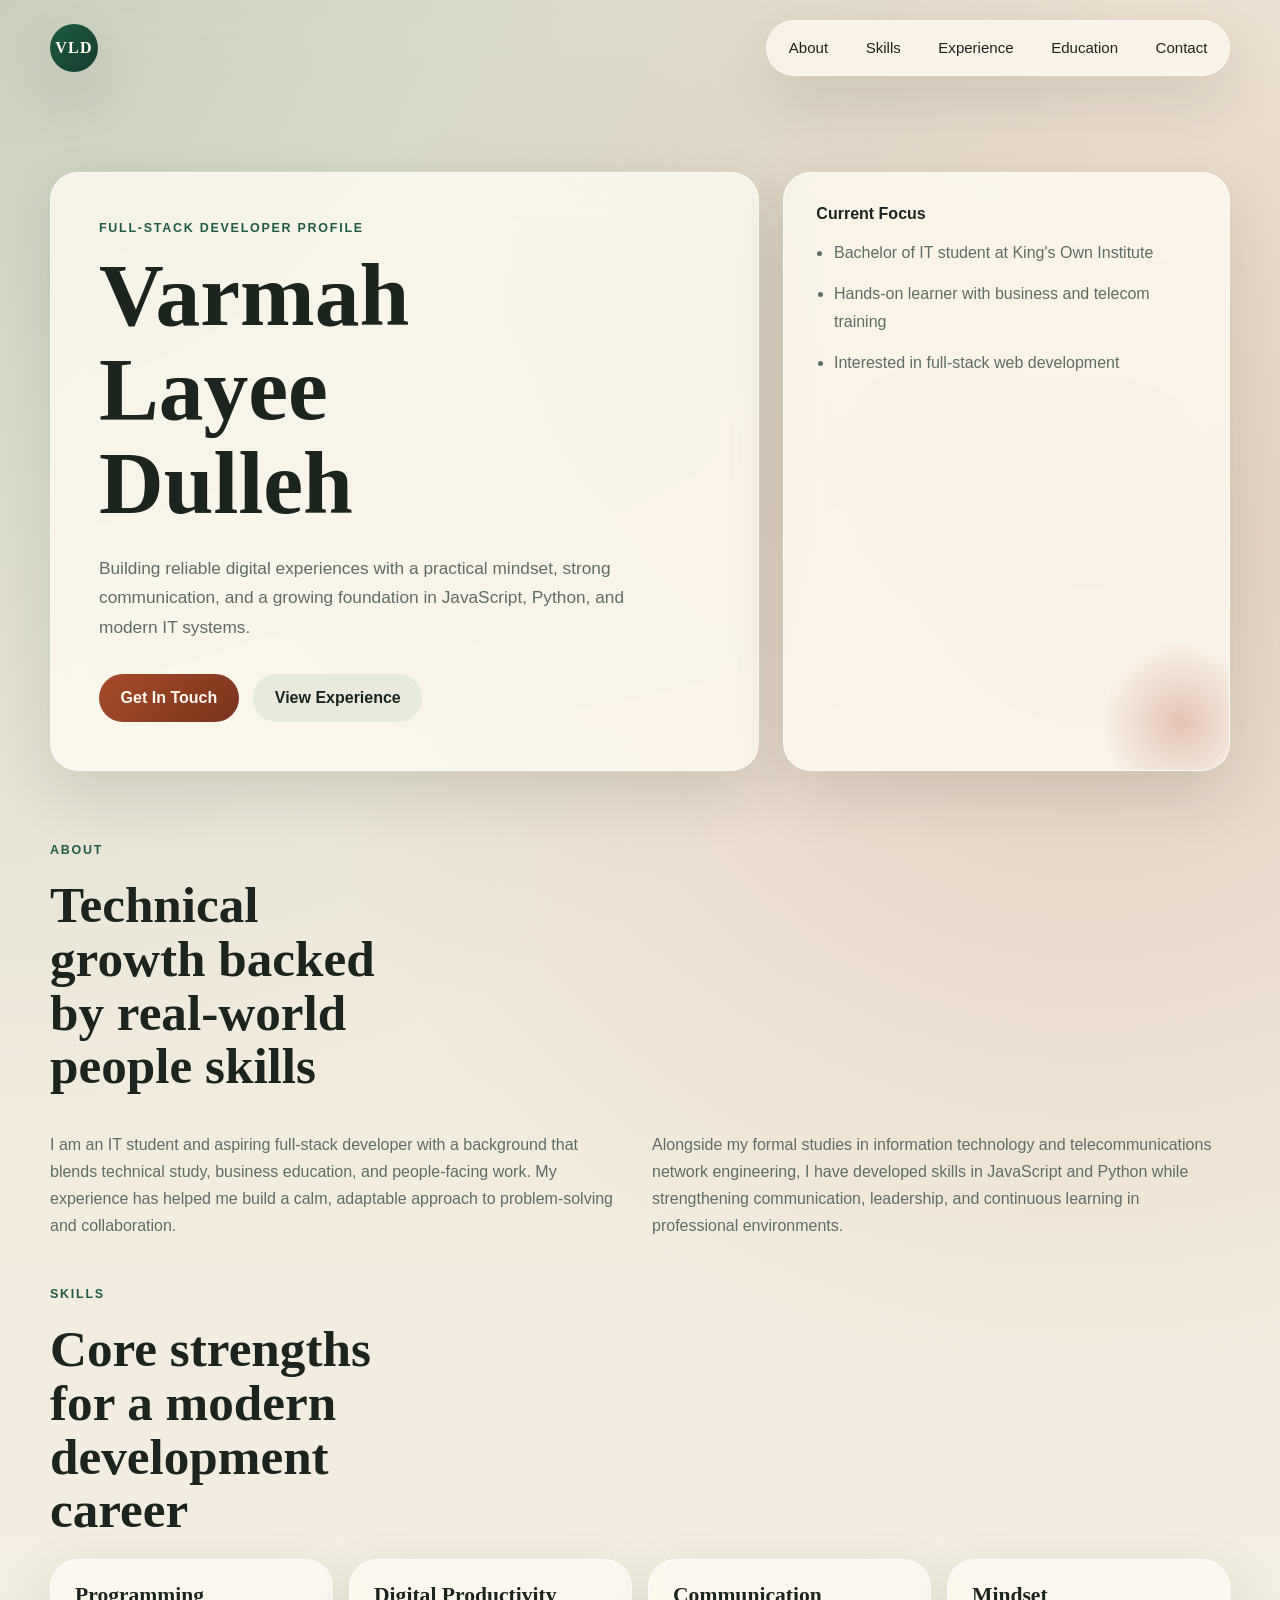
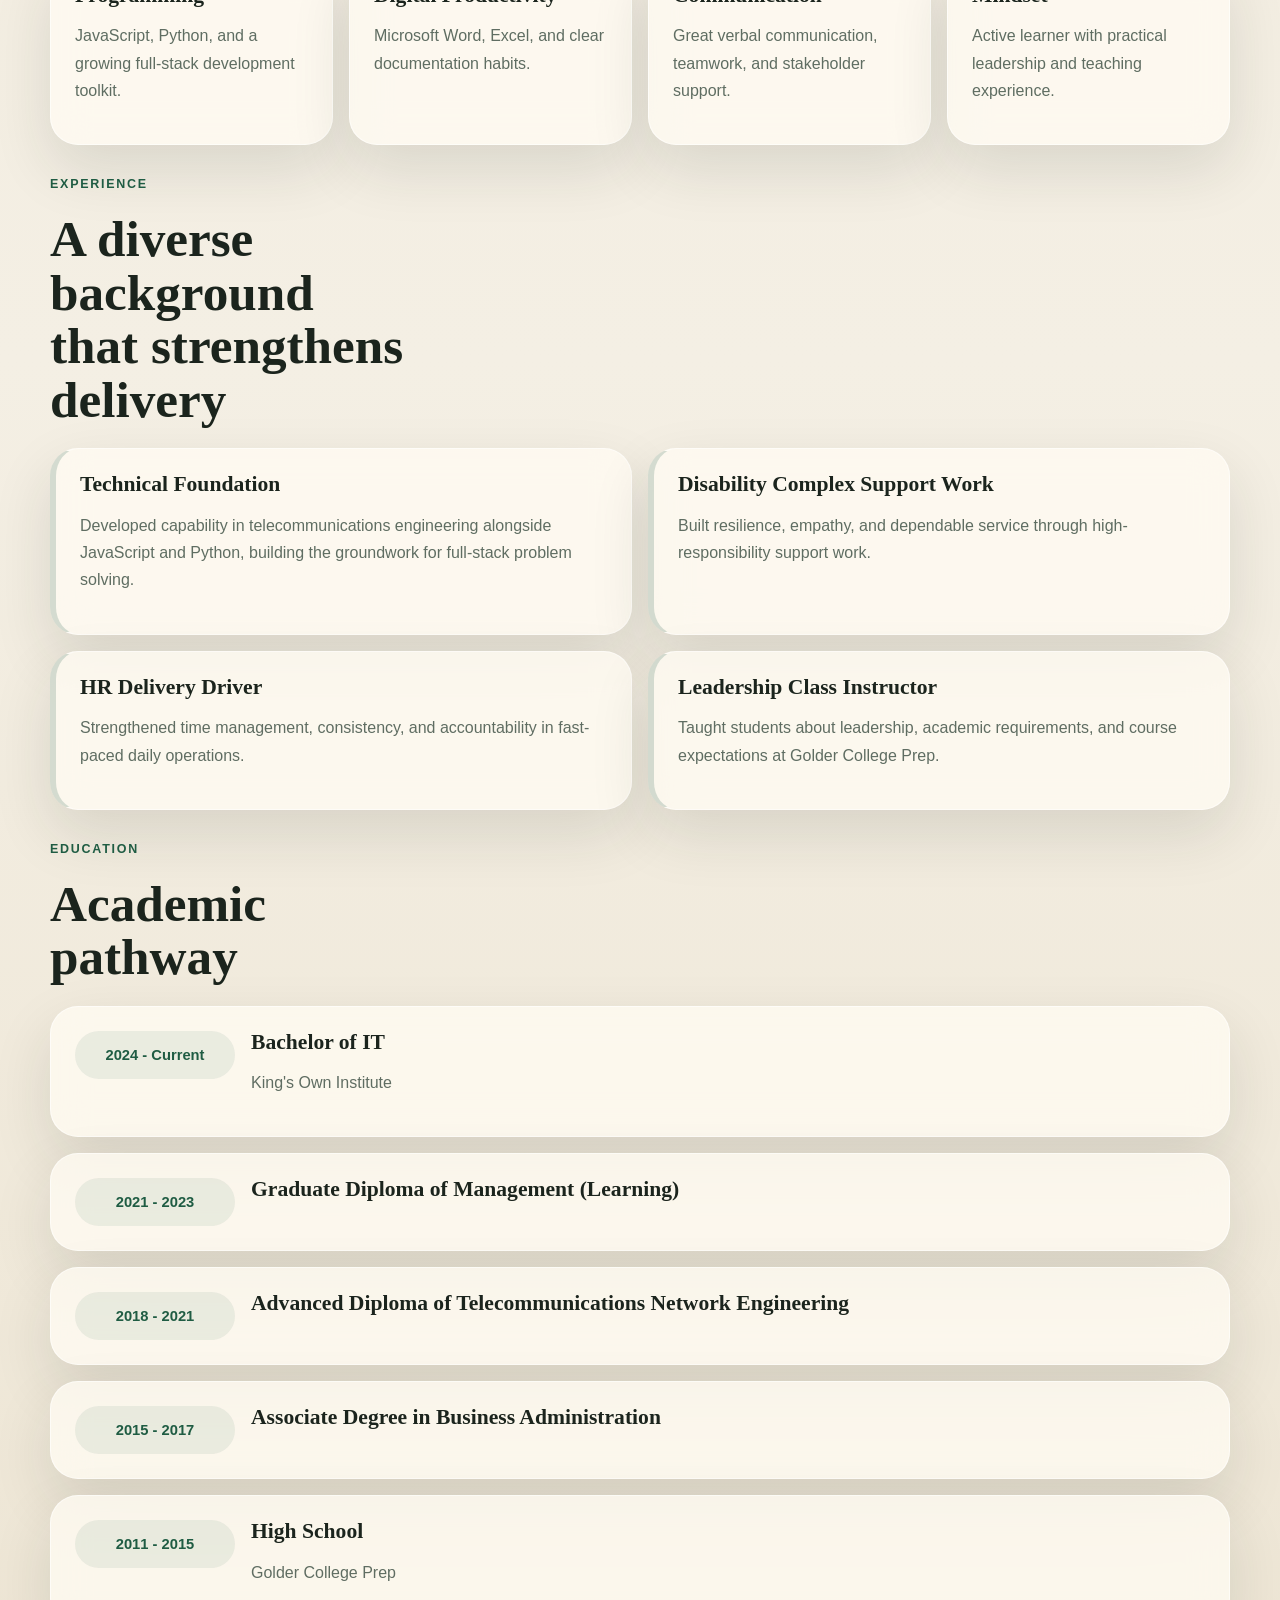
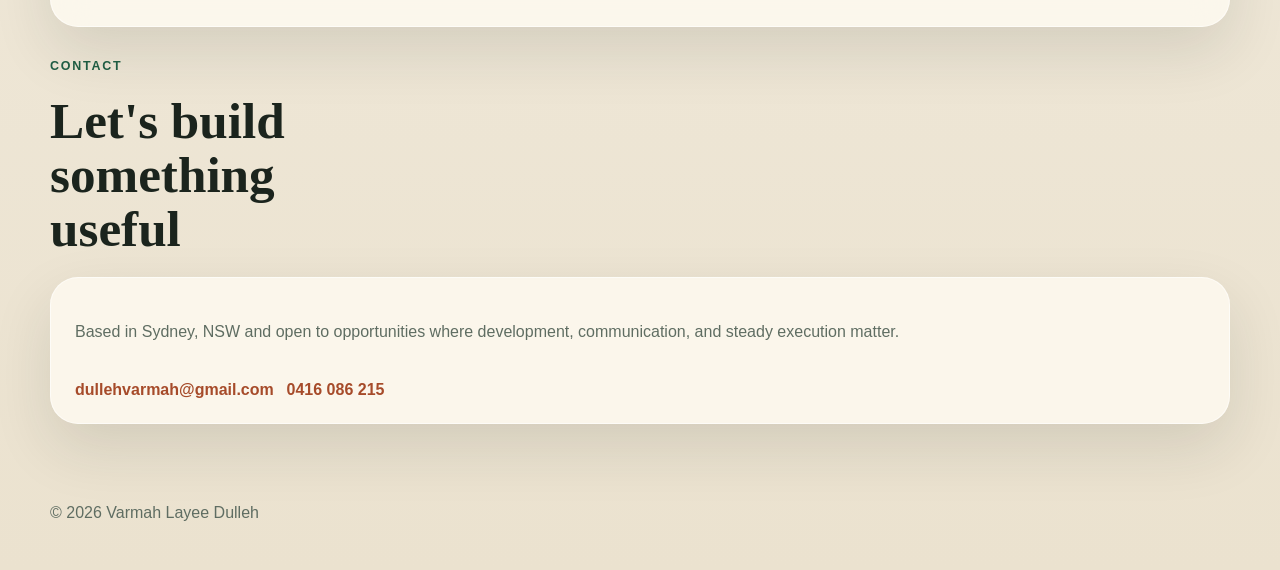
==== index.html @ a30f7d50 "Initial portfolio website" ====
<!DOCTYPE html>
<html lang="en">
  <head>
    <meta charset="UTF-8" />
    <meta name="viewport" content="width=device-width, initial-scale=1.0" />
    <title>Varmah Layee Dulleh | Full-Stack Developer</title>
    <meta
      name="description"
      content="A professional personal profile website for Varmah Layee Dulleh, an aspiring full-stack developer with JavaScript, Python, telecommunications, and leadership experience."
    />
    <link rel="stylesheet" href="styles.css" />
  </head>
  <body>
    <div class="page-shell">
      <header class="site-header">
        <a class="brand" href="#top">VLD</a>
        <nav class="site-nav" aria-label="Primary">
          <a href="#about">About</a>
          <a href="#skills">Skills</a>
          <a href="#experience">Experience</a>
          <a href="#education">Education</a>
          <a href="#contact">Contact</a>
        </nav>
      </header>

      <main id="top">
        <section class="hero reveal">
          <div class="hero-copy">
            <p class="eyebrow">Full-Stack Developer Profile</p>
            <h1>Varmah Layee Dulleh</h1>
            <p class="hero-text">
              Building reliable digital experiences with a practical mindset,
              strong communication, and a growing foundation in JavaScript,
              Python, and modern IT systems.
            </p>
            <div class="hero-actions">
              <a class="button button-primary" href="#contact">Get In Touch</a>
              <a class="button button-secondary" href="#experience">View Experience</a>
            </div>
          </div>

          <aside class="hero-panel">
            <p class="panel-title">Current Focus</p>
            <ul class="signal-list">
              <li>Bachelor of IT student at King's Own Institute</li>
              <li>Hands-on learner with business and telecom training</li>
              <li>Interested in full-stack web development</li>
            </ul>
          </aside>
        </section>

        <section class="section reveal" id="about">
          <div class="section-heading">
            <p class="eyebrow">About</p>
            <h2>Technical growth backed by real-world people skills</h2>
          </div>
          <div class="about-grid">
            <p>
              I am an IT student and aspiring full-stack developer with a
              background that blends technical study, business education, and
              people-facing work. My experience has helped me build a calm,
              adaptable approach to problem-solving and collaboration.
            </p>
            <p>
              Alongside my formal studies in information technology and
              telecommunications network engineering, I have developed skills in
              JavaScript and Python while strengthening communication,
              leadership, and continuous learning in professional environments.
            </p>
          </div>
        </section>

        <section class="section reveal" id="skills">
          <div class="section-heading">
            <p class="eyebrow">Skills</p>
            <h2>Core strengths for a modern development career</h2>
          </div>
          <div class="cards-grid">
            <article class="card">
              <h3>Programming</h3>
              <p>JavaScript, Python, and a growing full-stack development toolkit.</p>
            </article>
            <article class="card">
              <h3>Digital Productivity</h3>
              <p>Microsoft Word, Excel, and clear documentation habits.</p>
            </article>
            <article class="card">
              <h3>Communication</h3>
              <p>Great verbal communication, teamwork, and stakeholder support.</p>
            </article>
            <article class="card">
              <h3>Mindset</h3>
              <p>Active learner with practical leadership and teaching experience.</p>
            </article>
          </div>
        </section>

        <section class="section reveal" id="experience">
          <div class="section-heading">
            <p class="eyebrow">Experience</p>
            <h2>A diverse background that strengthens delivery</h2>
          </div>
          <div class="timeline">
            <article class="timeline-item">
              <h3>Technical Foundation</h3>
              <p>
                Developed capability in telecommunications engineering alongside
                JavaScript and Python, building the groundwork for full-stack
                problem solving.
              </p>
            </article>
            <article class="timeline-item">
              <h3>Disability Complex Support Work</h3>
              <p>
                Built resilience, empathy, and dependable service through
                high-responsibility support work.
              </p>
            </article>
            <article class="timeline-item">
              <h3>HR Delivery Driver</h3>
              <p>
                Strengthened time management, consistency, and accountability in
                fast-paced daily operations.
              </p>
            </article>
            <article class="timeline-item">
              <h3>Leadership Class Instructor</h3>
              <p>
                Taught students about leadership, academic requirements, and
                course expectations at Golder College Prep.
              </p>
            </article>
          </div>
        </section>

        <section class="section reveal" id="education">
          <div class="section-heading">
            <p class="eyebrow">Education</p>
            <h2>Academic pathway</h2>
          </div>
          <div class="education-list">
            <article class="education-item">
              <span class="education-year">2024 - Current</span>
              <div>
                <h3>Bachelor of IT</h3>
                <p>King's Own Institute</p>
              </div>
            </article>
            <article class="education-item">
              <span class="education-year">2021 - 2023</span>
              <div>
                <h3>Graduate Diploma of Management (Learning)</h3>
              </div>
            </article>
            <article class="education-item">
              <span class="education-year">2018 - 2021</span>
              <div>
                <h3>Advanced Diploma of Telecommunications Network Engineering</h3>
              </div>
            </article>
            <article class="education-item">
              <span class="education-year">2015 - 2017</span>
              <div>
                <h3>Associate Degree in Business Administration</h3>
              </div>
            </article>
            <article class="education-item">
              <span class="education-year">2011 - 2015</span>
              <div>
                <h3>High School</h3>
                <p>Golder College Prep</p>
              </div>
            </article>
          </div>
        </section>

        <section class="section contact-section reveal" id="contact">
          <div class="section-heading">
            <p class="eyebrow">Contact</p>
            <h2>Let's build something useful</h2>
          </div>
          <div class="contact-card">
            <p>
              Based in Sydney, NSW and open to opportunities where development,
              communication, and steady execution matter.
            </p>
            <div class="contact-links">
              <a href="mailto:dullehvarmah@gmail.com">dullehvarmah@gmail.com</a>
              <a href="tel:+61416086215">0416 086 215</a>
            </div>
          </div>
        </section>
      </main>

      <footer class="site-footer">
        <p>&copy; <span id="year"></span> Varmah Layee Dulleh</p>
      </footer>
    </div>

    <script src="app.js"></script>
  </body>
</html>
---- styles.css ----
:root {
  --bg: #f4efe4;
  --surface: rgba(255, 251, 243, 0.78);
  --surface-strong: #fffaf1;
  --ink: #1b241d;
  --muted: #5f6d62;
  --line: rgba(27, 36, 29, 0.12);
  --accent: #1f5c43;
  --accent-2: #a64b2a;
  --shadow: 0 24px 60px rgba(31, 43, 35, 0.12);
  --radius-lg: 28px;
  --radius-md: 18px;
  --radius-sm: 12px;
  --max-width: 1180px;
  --football-cursor: url("data:image/svg+xml,%3Csvg xmlns='http://www.w3.org/2000/svg' width='44' height='44' viewBox='0 0 44 44'%3E%3Cg transform='rotate(-28 22 22)'%3E%3Cellipse cx='22' cy='22' rx='15' ry='10' fill='%238c4b2f' stroke='%23452110' stroke-width='2'/%3E%3Cpath d='M14 22h16' stroke='white' stroke-width='2.4' stroke-linecap='round'/%3E%3Cpath d='M22 16v12M18.5 18v8M25.5 18v8' stroke='white' stroke-width='1.8' stroke-linecap='round'/%3E%3C/g%3E%3C/svg%3E")
      14 14,
    auto;
}

* {
  box-sizing: border-box;
}

html {
  scroll-behavior: smooth;
}

body {
  margin: 0;
  font-family: "Trebuchet MS", "Segoe UI", sans-serif;
  color: var(--ink);
  background:
    radial-gradient(circle at top left, rgba(31, 92, 67, 0.18), transparent 28%),
    radial-gradient(circle at 85% 15%, rgba(166, 75, 42, 0.18), transparent 24%),
    linear-gradient(180deg, #efe8d8 0%, var(--bg) 52%, #ebe2cf 100%);
  cursor: var(--football-cursor);
}

a,
button {
  cursor: var(--football-cursor);
}

img {
  max-width: 100%;
  display: block;
}

.page-shell {
  min-height: 100vh;
}

.site-header {
  width: min(calc(100% - 2rem), var(--max-width));
  margin: 0 auto;
  padding: 1.25rem 0 0;
  display: flex;
  align-items: center;
  justify-content: space-between;
  gap: 1rem;
  position: sticky;
  top: 0;
  z-index: 10;
  backdrop-filter: blur(18px);
}

.brand,
.site-nav a,
.button,
.contact-links a {
  text-decoration: none;
}

.brand {
  width: 3rem;
  height: 3rem;
  border-radius: 999px;
  display: inline-grid;
  place-items: center;
  background: linear-gradient(135deg, var(--accent), #133d2d);
  color: #fff9f0;
  font-family: Georgia, "Times New Roman", serif;
  font-weight: 700;
  letter-spacing: 0.08em;
  box-shadow: var(--shadow);
}

.site-nav {
  display: flex;
  flex-wrap: wrap;
  justify-content: center;
  gap: 0.35rem;
  padding: 0.35rem;
  background: rgba(255, 250, 241, 0.72);
  border: 1px solid rgba(255, 255, 255, 0.55);
  border-radius: 999px;
  box-shadow: var(--shadow);
}

.site-nav a {
  color: var(--ink);
  padding: 0.8rem 1rem;
  border-radius: 999px;
  font-size: 0.94rem;
}

.site-nav a:hover,
.site-nav a:focus-visible {
  background: rgba(31, 92, 67, 0.1);
  outline: none;
}

main,
.site-footer {
  width: min(calc(100% - 2rem), var(--max-width));
  margin: 0 auto;
}

.hero {
  padding: 6rem 0 3rem;
  display: grid;
  grid-template-columns: 1.35fr 0.85fr;
  gap: 1.5rem;
  align-items: stretch;
}

.hero-copy,
.hero-panel,
.card,
.timeline-item,
.education-item,
.contact-card {
  background: var(--surface);
  border: 1px solid rgba(255, 255, 255, 0.55);
  border-radius: var(--radius-lg);
  box-shadow: var(--shadow);
  backdrop-filter: blur(18px);
}

.hero-copy {
  padding: 3rem;
}

.eyebrow {
  margin: 0 0 0.8rem;
  text-transform: uppercase;
  letter-spacing: 0.14em;
  font-size: 0.78rem;
  color: var(--accent);
  font-weight: 700;
}

h1,
h2,
h3 {
  margin: 0;
  font-family: Georgia, "Times New Roman", serif;
  line-height: 1.05;
}

h1 {
  font-size: clamp(3rem, 7vw, 5.8rem);
  max-width: 10ch;
}

.hero-text,
.about-grid p,
.card p,
.timeline-item p,
.education-item p,
.contact-card p,
.signal-list li {
  color: var(--muted);
  line-height: 1.7;
  font-size: 1rem;
}

.hero-text {
  max-width: 60ch;
  margin: 1.5rem 0 0;
  font-size: 1.08rem;
}

.hero-actions {
  display: flex;
  flex-wrap: wrap;
  gap: 0.9rem;
  margin-top: 2rem;
}

.button {
  display: inline-flex;
  align-items: center;
  justify-content: center;
  padding: 0.95rem 1.35rem;
  border-radius: 999px;
  font-weight: 700;
  transition: transform 180ms ease, background 180ms ease;
}

.button:hover,
.button:focus-visible {
  transform: translateY(-2px);
  outline: none;
}

.button-primary {
  color: #fffaf1;
  background: linear-gradient(135deg, var(--accent-2), #7a341d);
}

.button-secondary {
  color: var(--ink);
  background: rgba(31, 92, 67, 0.08);
}

.hero-panel {
  padding: 2rem;
  position: relative;
  overflow: hidden;
}

.hero-panel::after {
  content: "";
  position: absolute;
  inset: auto -2rem -2rem auto;
  width: 10rem;
  height: 10rem;
  border-radius: 999px;
  background: radial-gradient(circle, rgba(166, 75, 42, 0.28), transparent 70%);
}

.panel-title {
  margin: 0 0 1rem;
  font-weight: 700;
  color: var(--ink);
}

.signal-list {
  margin: 0;
  padding-left: 1.1rem;
  display: grid;
  gap: 0.9rem;
}

.section {
  padding: 1.5rem 0 0.5rem;
}

.section-heading {
  display: grid;
  gap: 0.5rem;
  margin-bottom: 1.35rem;
}

h2 {
  font-size: clamp(2rem, 4vw, 3.2rem);
  max-width: 14ch;
}

.about-grid {
  display: grid;
  grid-template-columns: repeat(2, minmax(0, 1fr));
  gap: 1.5rem;
}

.cards-grid,
.timeline,
.education-list {
  display: grid;
  gap: 1rem;
}

.cards-grid {
  grid-template-columns: repeat(4, minmax(0, 1fr));
}

.card,
.timeline-item,
.education-item,
.contact-card {
  padding: 1.5rem;
}

.card h3,
.timeline-item h3,
.education-item h3 {
  margin-bottom: 0.7rem;
  font-size: 1.35rem;
}

.timeline {
  grid-template-columns: repeat(2, minmax(0, 1fr));
}

.timeline-item {
  border-left: 6px solid rgba(31, 92, 67, 0.18);
}

.education-item {
  display: grid;
  grid-template-columns: 160px 1fr;
  gap: 1rem;
  align-items: start;
}

.education-year {
  display: inline-flex;
  align-items: center;
  justify-content: center;
  min-height: 3rem;
  padding: 0.5rem 0.8rem;
  border-radius: 999px;
  background: rgba(31, 92, 67, 0.08);
  color: var(--accent);
  font-size: 0.92rem;
  font-weight: 700;
}

.contact-section {
  padding-bottom: 4rem;
}

.contact-card {
  display: grid;
  gap: 1.25rem;
}

.contact-links {
  display: flex;
  flex-wrap: wrap;
  gap: 0.8rem;
}

.contact-links a {
  color: var(--accent-2);
  font-weight: 700;
}

.site-footer {
  padding: 0 0 2rem;
  color: var(--muted);
}

.reveal {
  opacity: 0;
  transform: translateY(28px);
  transition: opacity 700ms ease, transform 700ms ease;
}

.reveal.is-visible {
  opacity: 1;
  transform: translateY(0);
}

@media (max-width: 980px) {
  .hero,
  .about-grid,
  .cards-grid,
  .timeline {
    grid-template-columns: 1fr;
  }

  .cards-grid {
    grid-template-columns: repeat(2, minmax(0, 1fr));
  }
}

@media (max-width: 720px) {
  .site-header {
    position: static;
    padding-top: 1rem;
    flex-direction: column;
  }

  .site-nav {
    width: 100%;
    border-radius: 22px;
  }

  .site-nav a {
    flex: 1 1 auto;
    text-align: center;
  }

  .hero {
    padding-top: 2rem;
  }

  .hero-copy,
  .hero-panel,
  .card,
  .timeline-item,
  .education-item,
  .contact-card {
    border-radius: 22px;
  }

  .hero-copy {
    padding: 2rem;
  }

  .cards-grid,
  .timeline {
    grid-template-columns: 1fr;
  }

  .education-item {
    grid-template-columns: 1fr;
  }
}
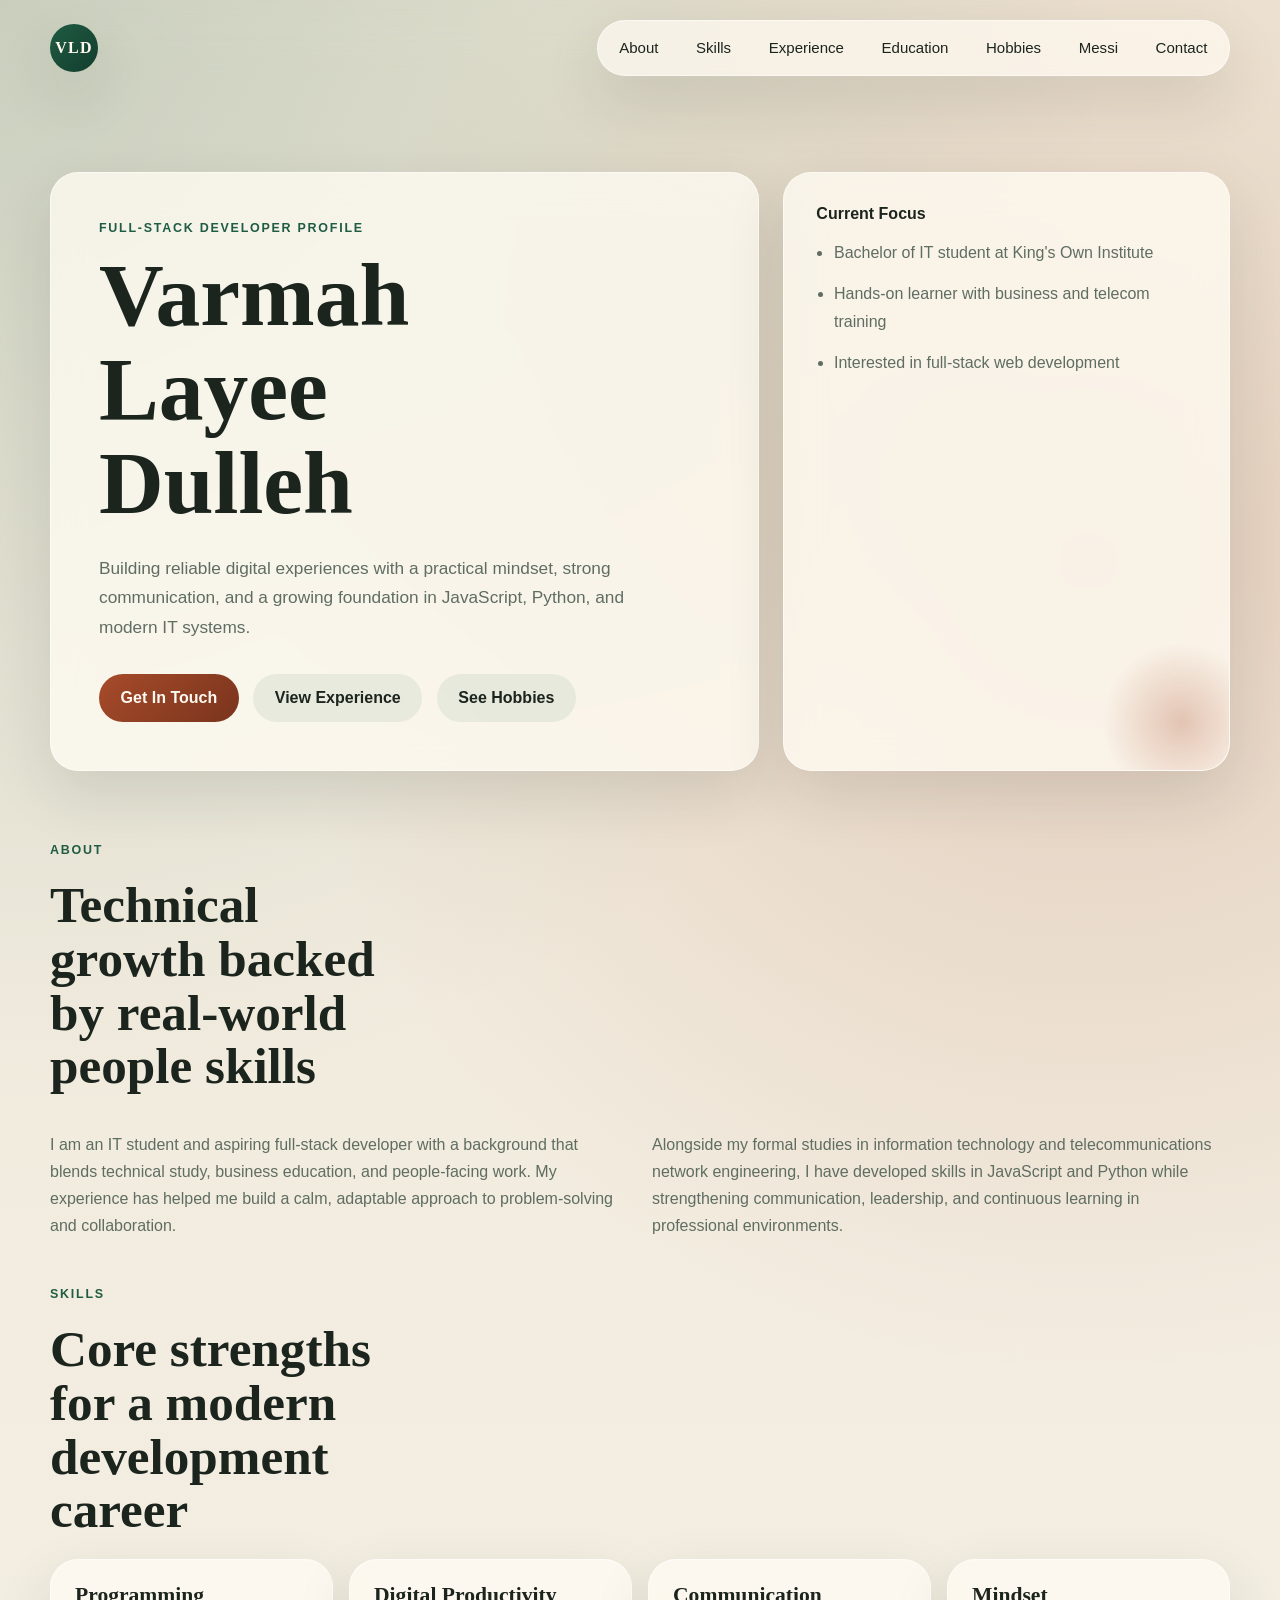
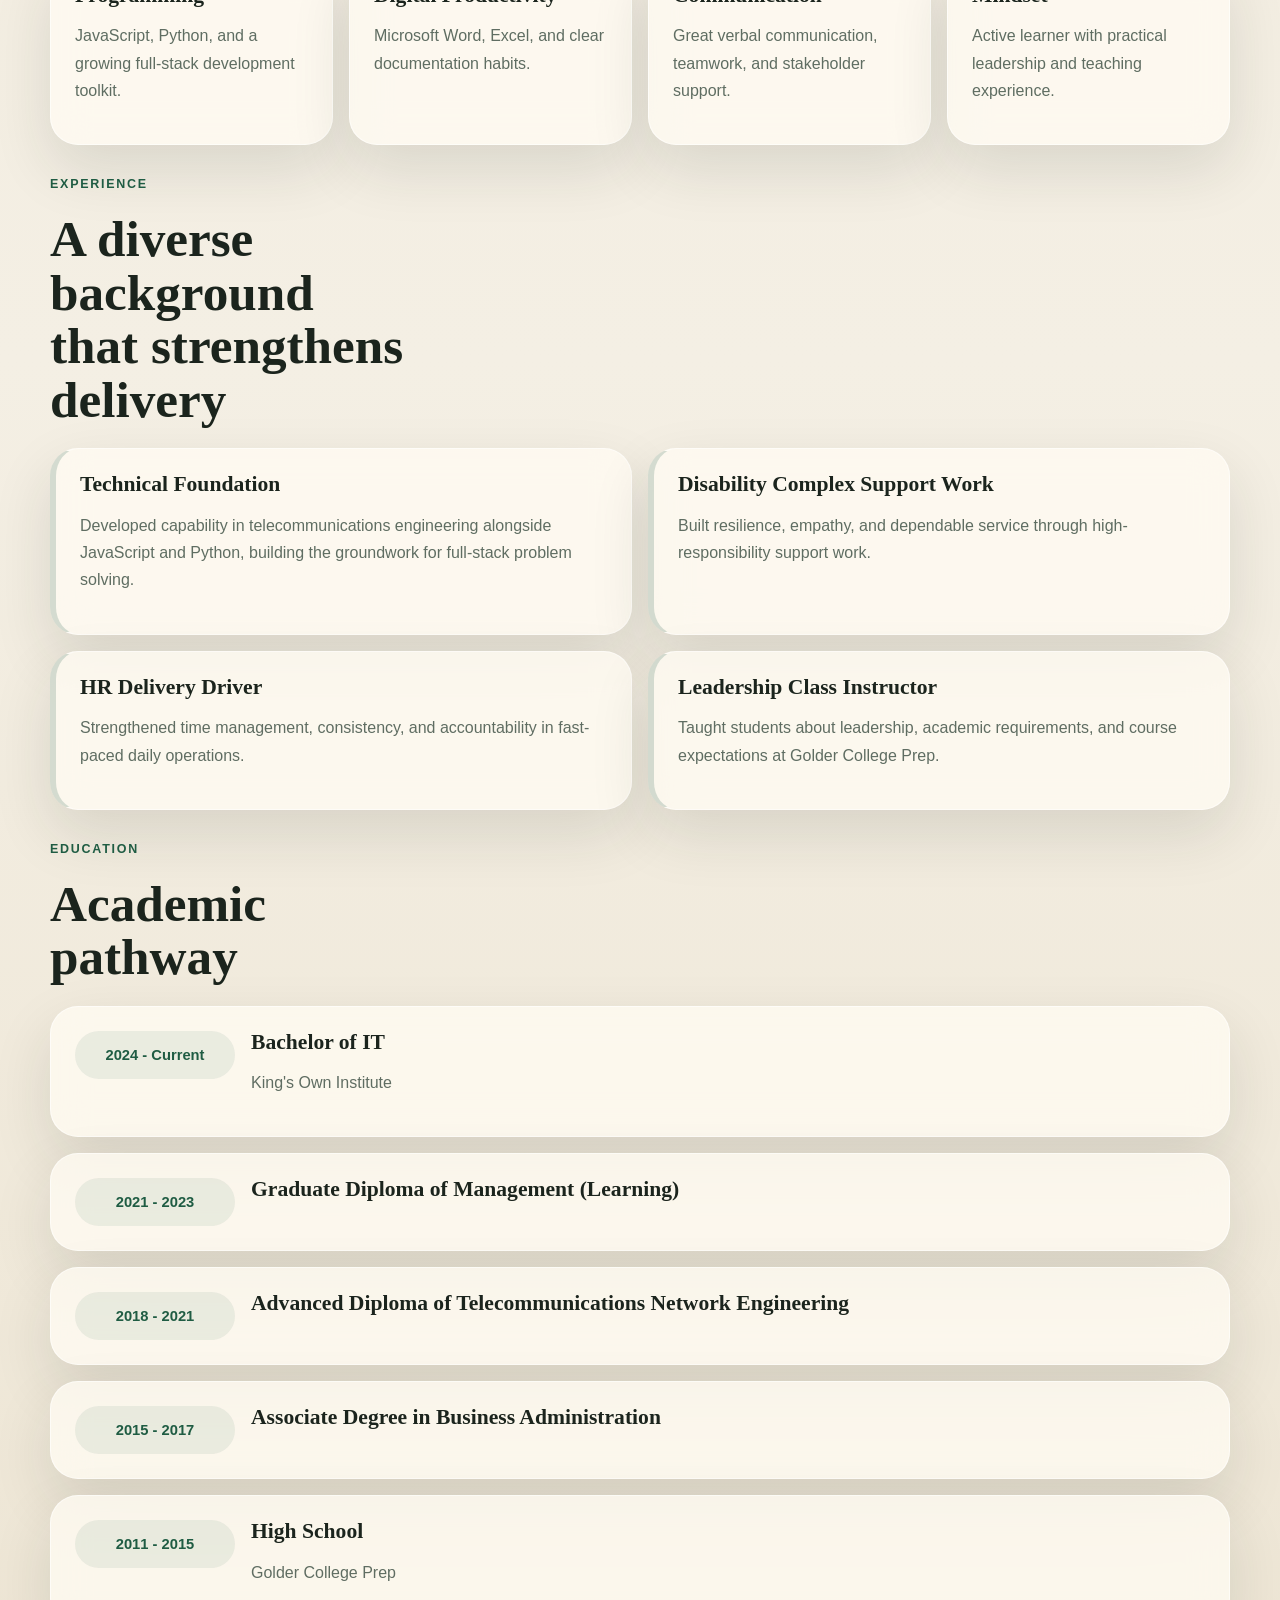
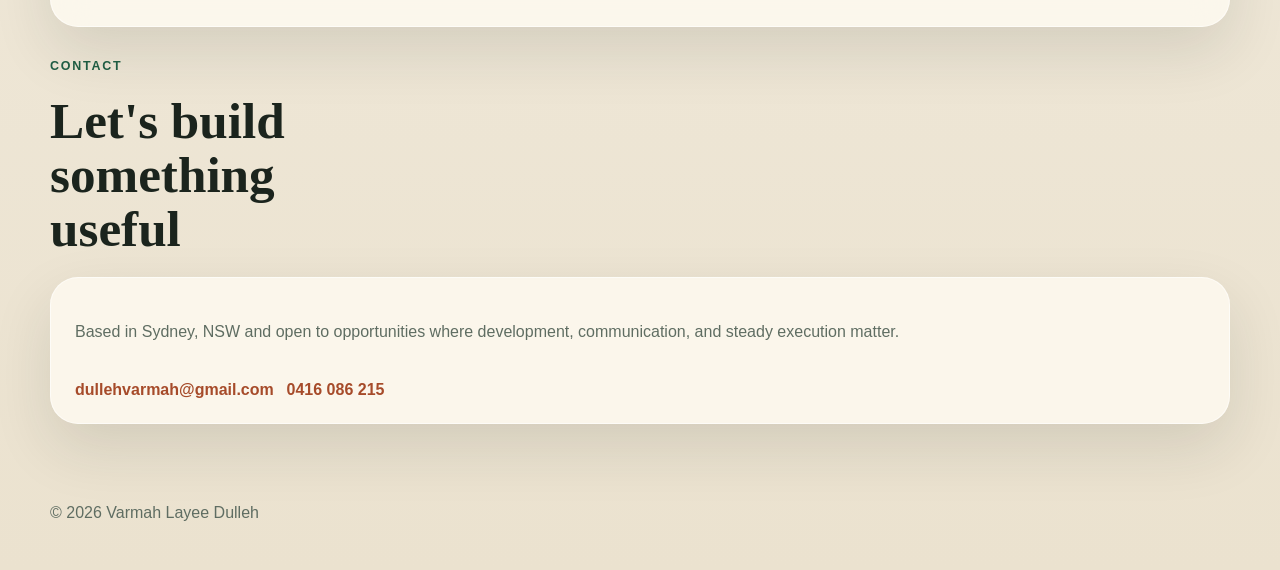
==== commit b66bcd3b: "Add hobbies and Messi pages" ====
--- a/index.html
+++ b/index.html
@@ -13,12 +13,14 @@
   <body>
     <div class="page-shell">
       <header class="site-header">
-        <a class="brand" href="#top">VLD</a>
+        <a class="brand" href="index.html">VLD</a>
         <nav class="site-nav" aria-label="Primary">
           <a href="#about">About</a>
           <a href="#skills">Skills</a>
           <a href="#experience">Experience</a>
           <a href="#education">Education</a>
+          <a href="hobbies.html">Hobbies</a>
+          <a href="messi.html">Messi</a>
           <a href="#contact">Contact</a>
         </nav>
       </header>
@@ -36,6 +38,7 @@
             <div class="hero-actions">
               <a class="button button-primary" href="#contact">Get In Touch</a>
               <a class="button button-secondary" href="#experience">View Experience</a>
+              <a class="button button-secondary" href="hobbies.html">See Hobbies</a>
             </div>
           </div>
 
--- a/styles.css
+++ b/styles.css
@@ -105,7 +105,8 @@
 }
 
 .site-nav a:hover,
-.site-nav a:focus-visible {
+.site-nav a:focus-visible,
+.site-nav a[aria-current="page"] {
   background: rgba(31, 92, 67, 0.1);
   outline: none;
 }
@@ -120,6 +121,14 @@
   padding: 6rem 0 3rem;
   display: grid;
   grid-template-columns: 1.35fr 0.85fr;
+  gap: 1.5rem;
+  align-items: stretch;
+}
+
+.page-hero {
+  padding: 6rem 0 2.5rem;
+  display: grid;
+  grid-template-columns: 1.2fr 0.8fr;
   gap: 1.5rem;
   align-items: stretch;
 }
@@ -266,7 +275,10 @@
 
 .cards-grid,
 .timeline,
-.education-list {
+.education-list,
+.feature-grid,
+.achievement-grid,
+.stat-strip {
   display: grid;
   gap: 1rem;
 }
@@ -282,11 +294,77 @@
   padding: 1.5rem;
 }
 
+.sport-card,
+.achievement-card,
+.stat-chip {
+  background: var(--surface);
+  border: 1px solid rgba(255, 255, 255, 0.55);
+  border-radius: var(--radius-lg);
+  box-shadow: var(--shadow);
+  backdrop-filter: blur(18px);
+}
+
 .card h3,
 .timeline-item h3,
-.education-item h3 {
+.education-item h3,
+.sport-card h3,
+.achievement-card h3 {
   margin-bottom: 0.7rem;
   font-size: 1.35rem;
+}
+
+.feature-grid {
+  grid-template-columns: repeat(3, minmax(0, 1fr));
+}
+
+.achievement-grid {
+  grid-template-columns: repeat(2, minmax(0, 1fr));
+}
+
+.sport-card,
+.achievement-card {
+  padding: 1.6rem;
+}
+
+.sport-badge {
+  display: inline-flex;
+  align-items: center;
+  justify-content: center;
+  min-width: 3rem;
+  min-height: 3rem;
+  margin-bottom: 1rem;
+  padding: 0.4rem 0.8rem;
+  border-radius: 999px;
+  background: rgba(31, 92, 67, 0.1);
+  color: var(--accent);
+  font-weight: 700;
+}
+
+.achievement-list {
+  margin: 0;
+  padding-left: 1.2rem;
+  color: var(--muted);
+  line-height: 1.7;
+}
+
+.stat-strip {
+  grid-template-columns: repeat(4, minmax(0, 1fr));
+}
+
+.stat-chip {
+  padding: 1.4rem 1.2rem;
+  text-align: center;
+}
+
+.stat-chip strong {
+  display: block;
+  font-size: 2rem;
+  font-family: Georgia, "Times New Roman", serif;
+  color: var(--accent-2);
+}
+
+.stat-chip span {
+  color: var(--muted);
 }
 
 .timeline {
@@ -355,9 +433,13 @@
 
 @media (max-width: 980px) {
   .hero,
+  .page-hero,
   .about-grid,
   .cards-grid,
-  .timeline {
+  .timeline,
+  .feature-grid,
+  .achievement-grid,
+  .stat-strip {
     grid-template-columns: 1fr;
   }
 
@@ -401,7 +483,10 @@
   }
 
   .cards-grid,
-  .timeline {
+  .timeline,
+  .feature-grid,
+  .achievement-grid,
+  .stat-strip {
     grid-template-columns: 1fr;
   }
 
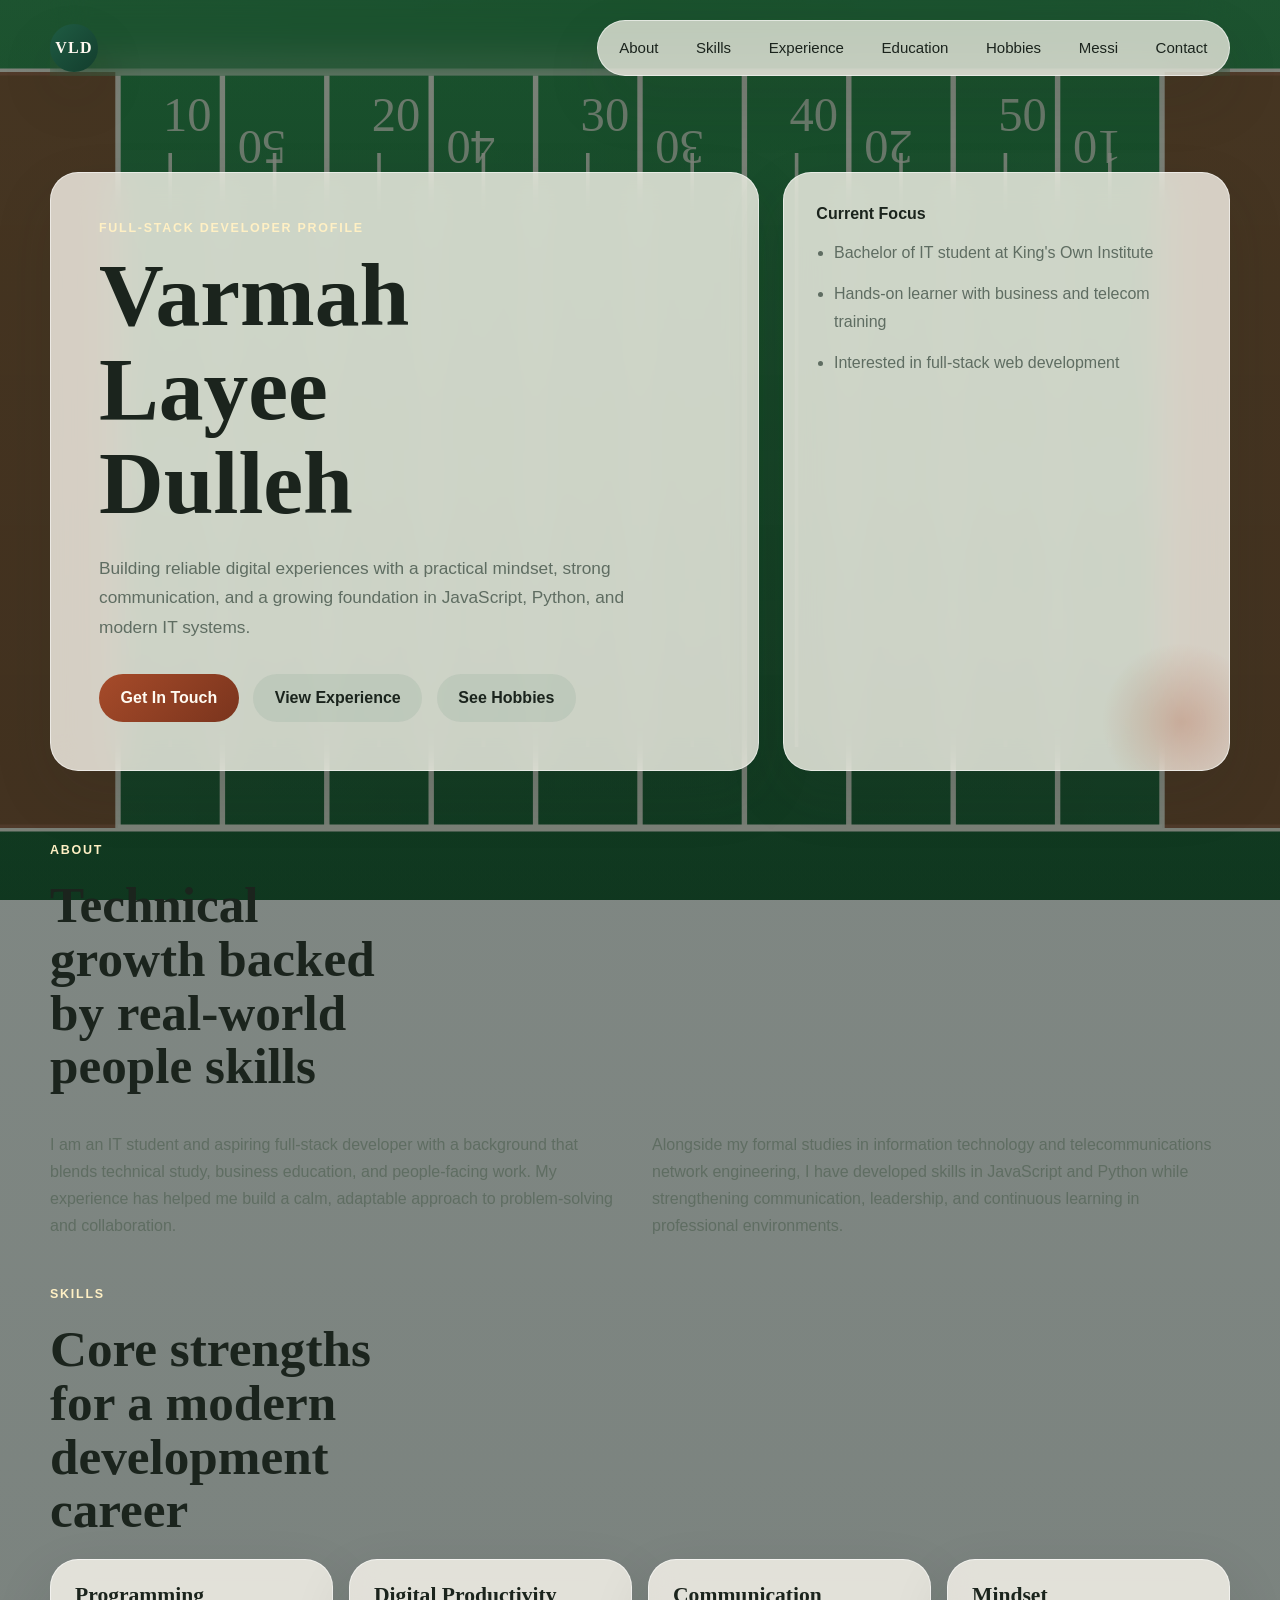
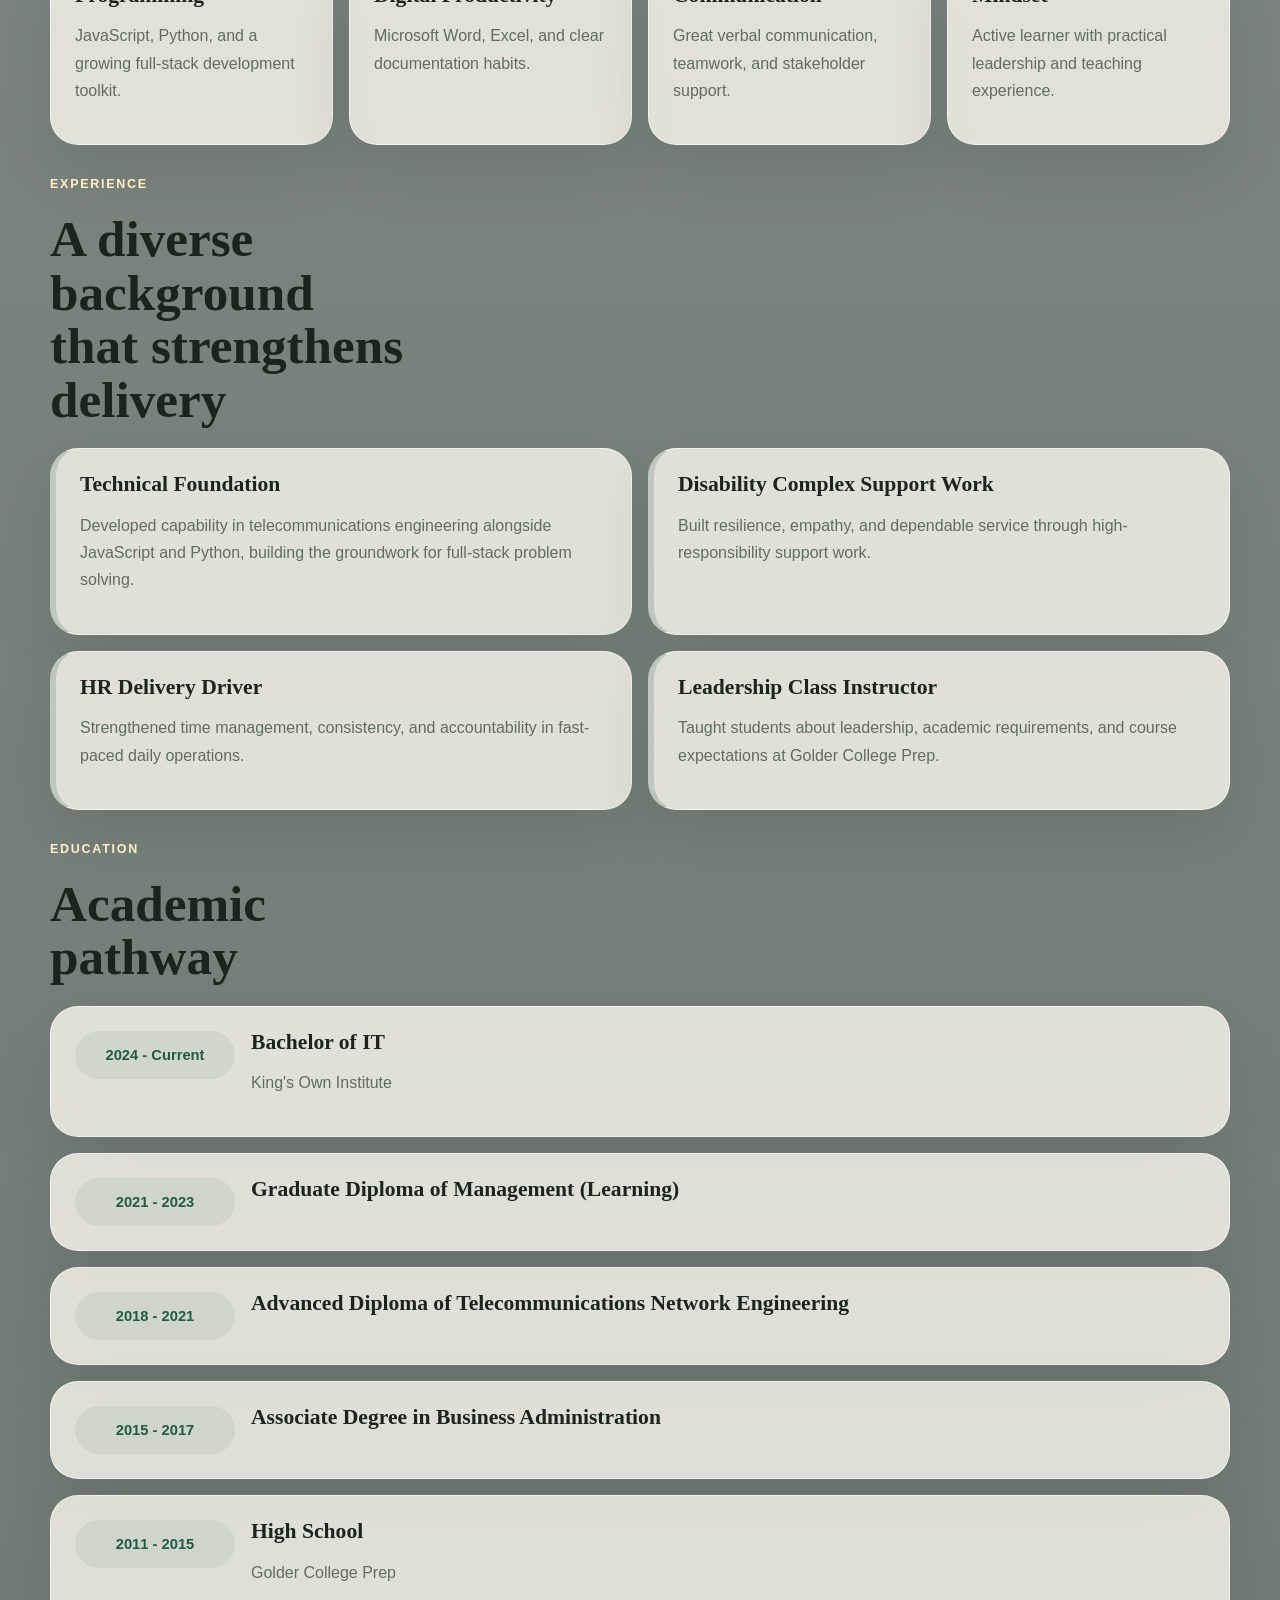
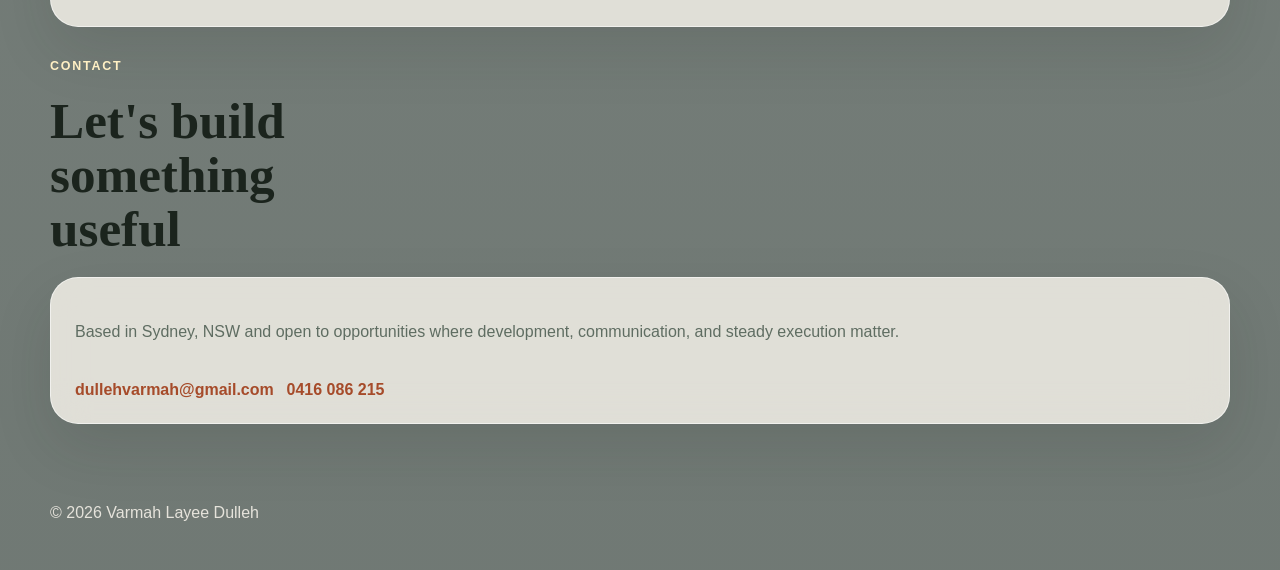
==== commit d0c78643: "Add sports background artwork" ====
--- a/index.html
+++ b/index.html
@@ -10,7 +10,7 @@
     />
     <link rel="stylesheet" href="styles.css" />
   </head>
-  <body>
+  <body class="theme-home">
     <div class="page-shell">
       <header class="site-header">
         <a class="brand" href="index.html">VLD</a>
--- a/styles.css
+++ b/styles.css
@@ -36,6 +36,18 @@
   cursor: var(--football-cursor);
 }
 
+body.theme-home {
+  background:
+    linear-gradient(rgba(9, 24, 16, 0.5), rgba(9, 24, 16, 0.58)),
+    url("assets/american-football-field.svg") center top / cover fixed no-repeat;
+}
+
+body.theme-messi {
+  background:
+    linear-gradient(rgba(5, 12, 28, 0.58), rgba(8, 16, 34, 0.72)),
+    url("assets/world-cup-background.svg") center top / cover fixed no-repeat;
+}
+
 a,
 button {
   cursor: var(--football-cursor);
@@ -48,6 +60,16 @@
 
 .page-shell {
   min-height: 100vh;
+}
+
+body.theme-home .eyebrow,
+body.theme-messi .eyebrow {
+  color: #fff0c4;
+}
+
+body.theme-home .site-footer,
+body.theme-messi .site-footer {
+  color: rgba(255, 250, 241, 0.82);
 }
 
 .site-header {
